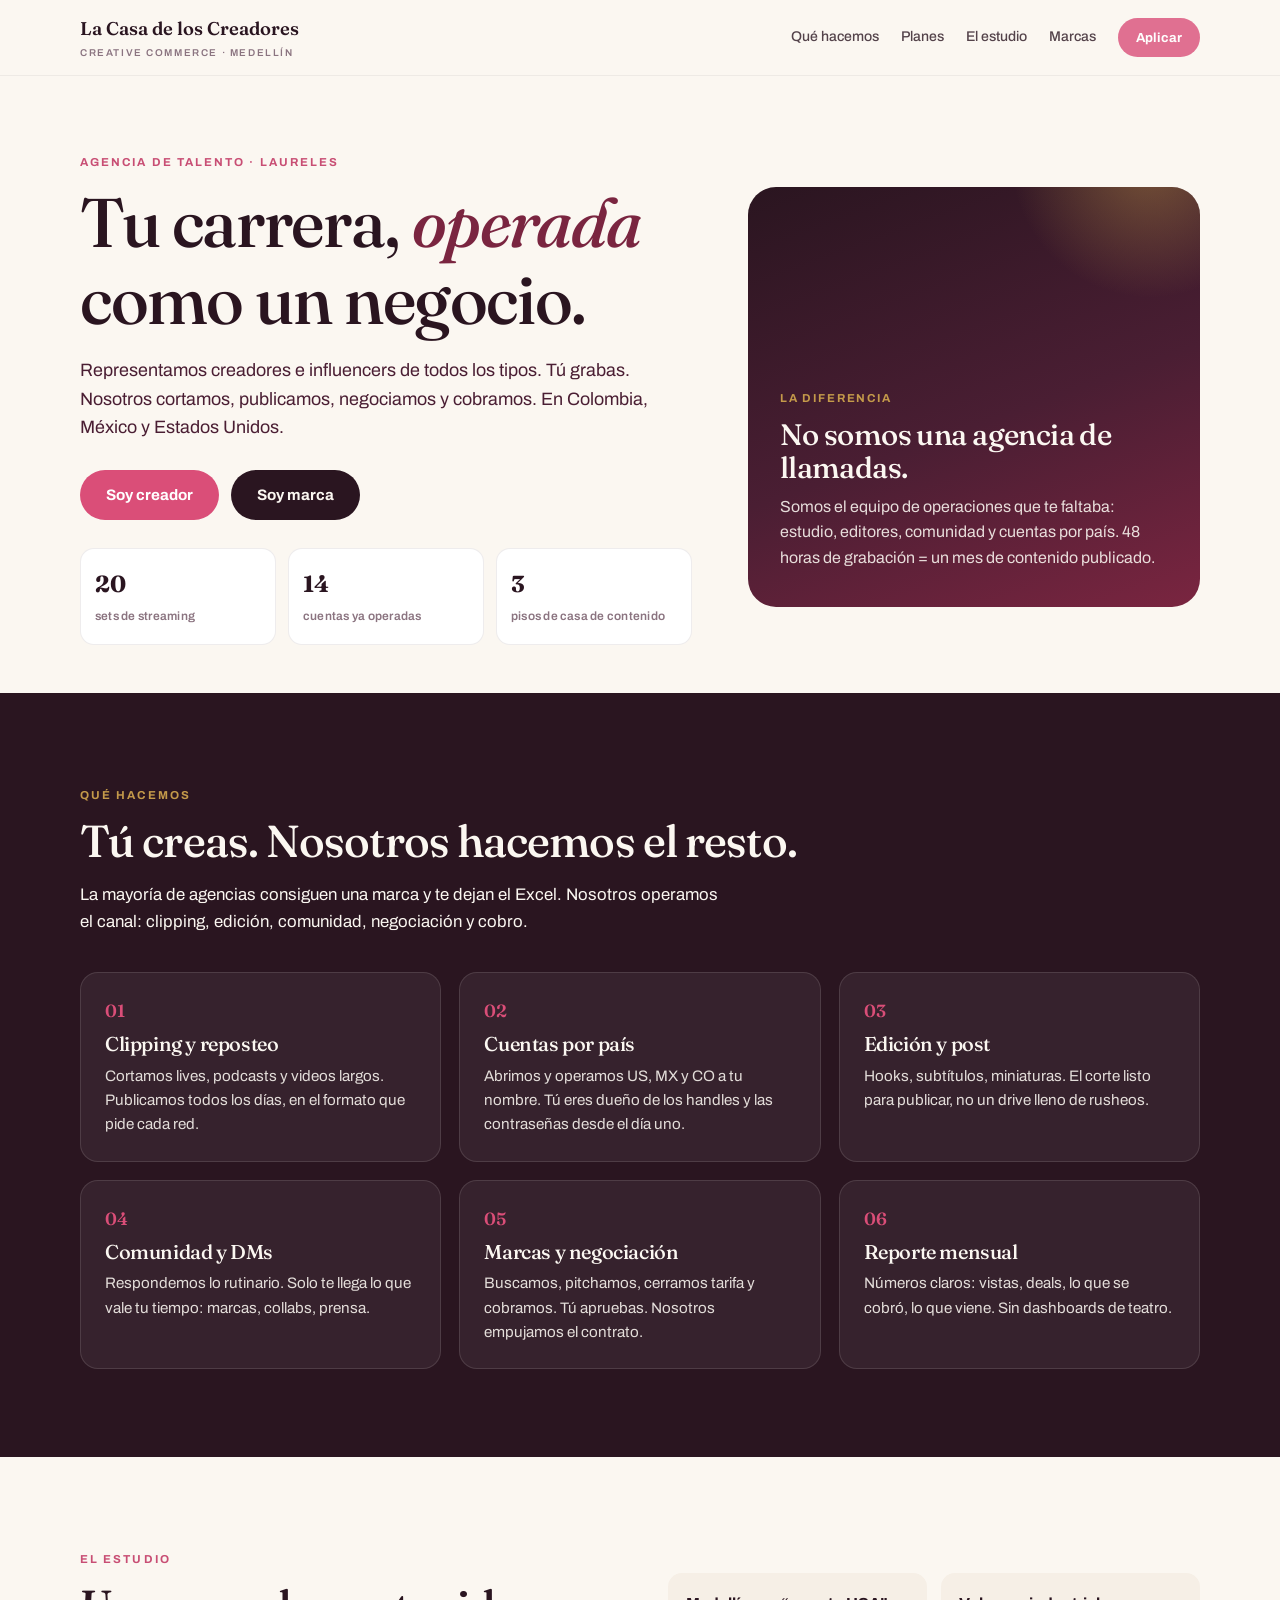
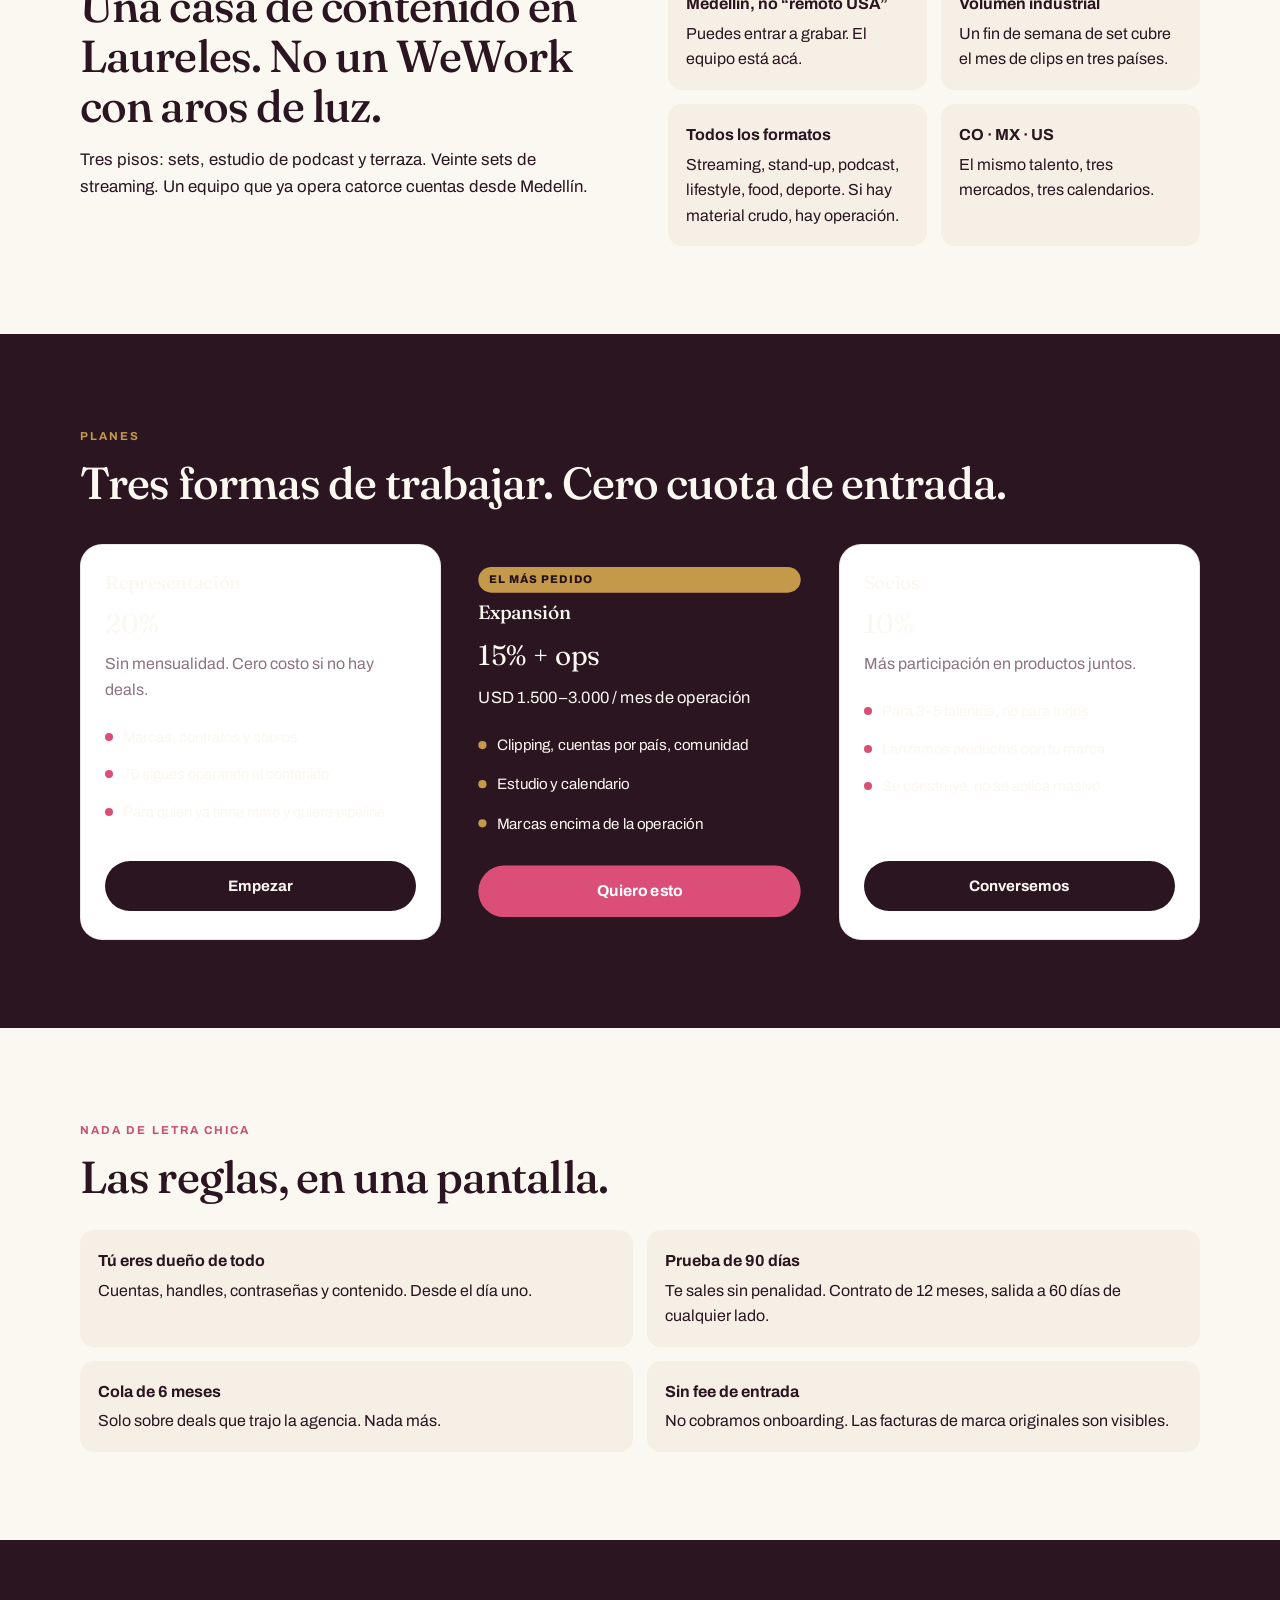
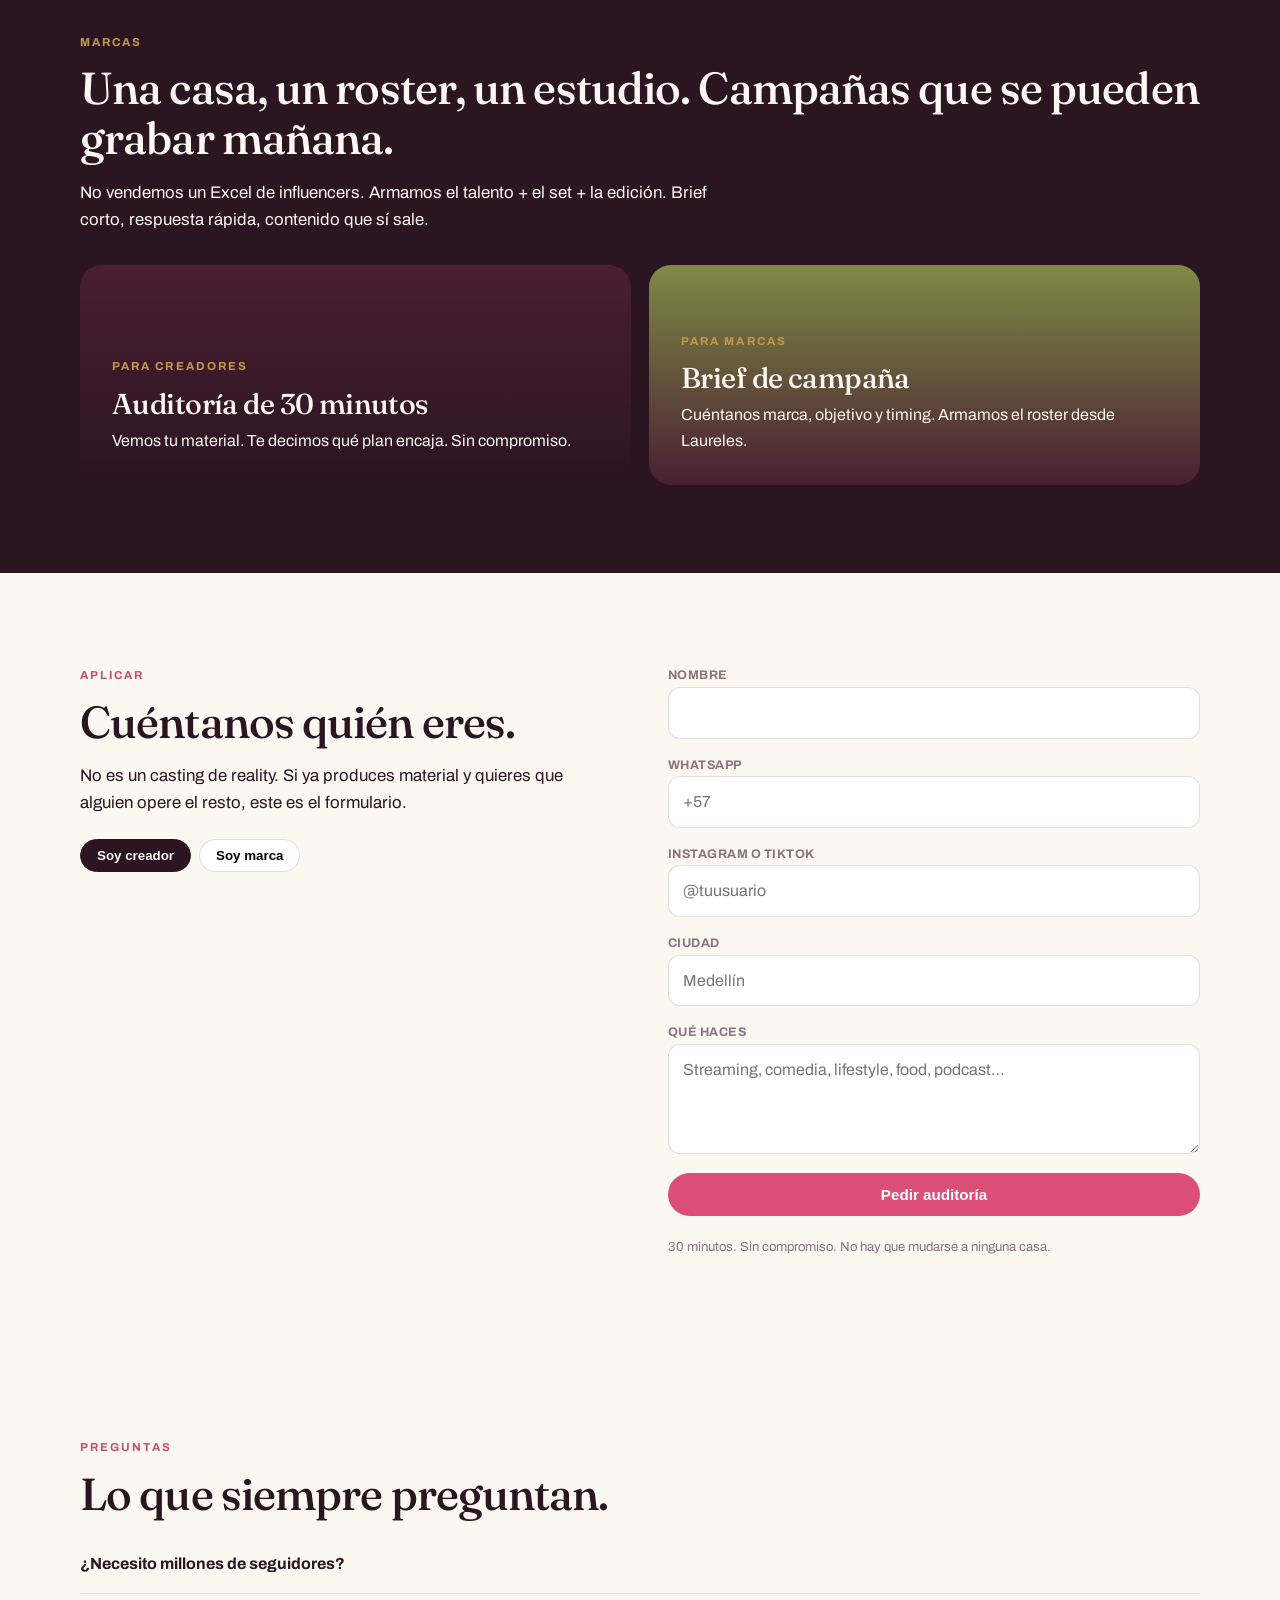
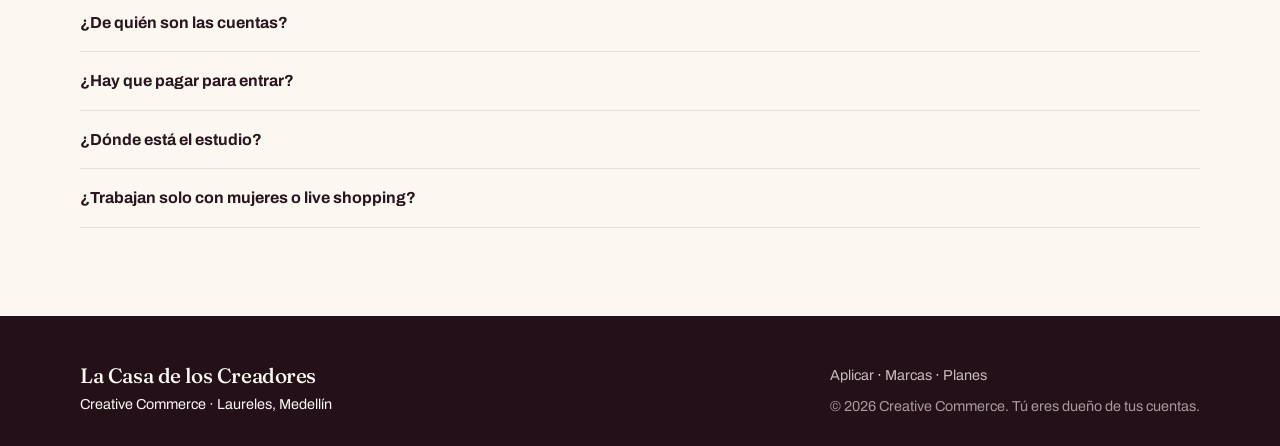
==== casacreadores/index.html @ 90fa2792 "Add La Casa de los Creadores talent agency homepage" ====
<!DOCTYPE html>
<html lang="es">
<head>
<meta charset="UTF-8">
<meta name="viewport" content="width=device-width, initial-scale=1.0">
<title>La Casa de los Creadores · Agencia de talento</title>
<meta name="description" content="Agencia de talento en Laureles, Medellín. Representamos creadores e influencers de todos los tipos: clipping, cuentas por país, edición, comunidad y marcas. Tú creas. Nosotros operamos.">
<meta property="og:title" content="La Casa de los Creadores">
<meta property="og:description" content="Tu carrera, operada como un negocio. Agencia de talento en Medellín.">
<meta property="og:type" content="website">
<meta property="og:url" content="https://casacreadores.co">
<link rel="preconnect" href="https://fonts.googleapis.com">
<link rel="preconnect" href="https://fonts.gstatic.com" crossorigin>
<link href="https://fonts.googleapis.com/css2?family=Fraunces:ital,opsz,wght@0,9..144,300..700;1,9..144,400..600&family=Archivo:wght@400;500;600;700;800&display=swap" rel="stylesheet">
<style>
:root{
  --cream:#FBF7F1;
  --cream-2:#F6EFE6;
  --wine:#2A1520;
  --wine-2:#241019;
  --wine-3:#4A1E33;
  --wine-4:#7A2540;
  --pink:#DA4E78;
  --pink-2:#C84E74;
  --gold:#C49A4A;
  --olive:#7E8A45;
  --olive-2:#9AAB57;
  --muted:#8b7480;
  --white:#fff;
  --radius:18px;
}
*{box-sizing:border-box;margin:0;padding:0}
html{scroll-behavior:smooth}
body{font-family:Archivo,system-ui,sans-serif;background:var(--cream);color:var(--wine);line-height:1.6;-webkit-font-smoothing:antialiased}
img{max-width:100%;display:block}
a{color:inherit}
h1,h2,h3,.serif{font-family:Fraunces,Georgia,serif;font-weight:500;line-height:1.12;letter-spacing:-.02em}
.wrap{width:min(1120px,calc(100% - 40px));margin:0 auto}
.eyebrow{display:inline-block;text-transform:uppercase;letter-spacing:.18em;font-size:.72rem;font-weight:700;color:var(--pink-2);margin-bottom:12px}
.muted{color:var(--muted)}
.btn{display:inline-flex;align-items:center;justify-content:center;gap:8px;background:var(--pink);color:var(--white);padding:13px 26px;border-radius:999px;font-weight:700;font-size:.95rem;text-decoration:none;border:0;cursor:pointer;transition:transform .15s,box-shadow .15s,background .15s}
.btn:hover{transform:translateY(-1px);box-shadow:0 10px 24px rgba(218,78,120,.28);background:var(--pink-2)}
.btn-ghost{background:transparent;color:var(--cream);border:1.5px solid rgba(251,247,241,.45)}
.btn-ghost:hover{background:rgba(251,247,241,.08);box-shadow:none}
.btn-dark{background:var(--wine);color:var(--cream)}
.btn-dark:hover{background:var(--wine-3);box-shadow:0 10px 24px rgba(42,21,32,.25)}

nav{position:sticky;top:0;z-index:50;background:rgba(251,247,241,.86);backdrop-filter:blur(14px);border-bottom:1px solid rgba(42,21,32,.06)}
.nav-inner{display:flex;align-items:center;justify-content:space-between;padding:14px 0;gap:20px}
.logo{font-family:Fraunces,serif;font-size:1.15rem;font-weight:600;text-decoration:none;color:var(--wine)}
.logo span{display:block;font-family:Archivo,sans-serif;font-size:.62rem;letter-spacing:.16em;text-transform:uppercase;color:var(--muted);font-weight:600;margin-top:2px}
.nav-links{display:flex;gap:22px;align-items:center;font-size:.88rem;font-weight:500}
.nav-links a{text-decoration:none;opacity:.8}
.nav-links a:hover{opacity:1}
.menu-btn{display:none;background:none;border:0;font-size:1.5rem;cursor:pointer;color:var(--wine)}

.hero{padding:72px 0 48px;display:grid;grid-template-columns:1.15fr .85fr;gap:56px;align-items:center}
.hero h1{font-size:clamp(2.4rem,5.4vw,4.3rem);margin-bottom:18px}
.hero h1 em{font-style:italic;color:var(--wine-4)}
.hero p.lead{font-size:1.12rem;max-width:36em;color:var(--wine-3);margin-bottom:28px}
.hero-cta{display:flex;flex-wrap:wrap;gap:12px;margin-bottom:28px}
.stats{display:grid;grid-template-columns:repeat(3,1fr);gap:12px}
.stat{background:var(--white);border:1px solid rgba(42,21,32,.08);border-radius:14px;padding:16px 14px}
.stat b{display:block;font-family:Fraunces,serif;font-size:1.45rem;color:var(--wine)}
.stat span{font-size:.75rem;color:var(--muted);font-weight:600;letter-spacing:.02em}
.hero-card{background:linear-gradient(160deg,var(--wine) 0%,var(--wine-3) 55%,#7A2540 100%);color:var(--cream);border-radius:28px;padding:36px 32px;min-height:420px;display:flex;flex-direction:column;justify-content:flex-end;position:relative;overflow:hidden}
.hero-card::before{content:"";position:absolute;inset:-40% -20% auto auto;width:280px;height:280px;background:radial-gradient(circle,rgba(196,154,74,.45),transparent 70%);pointer-events:none}
.hero-card .tag{font-size:.72rem;letter-spacing:.16em;text-transform:uppercase;color:var(--gold);font-weight:700;margin-bottom:10px}
.hero-card h3{font-size:1.85rem;margin-bottom:10px}
.hero-card p{opacity:.88;font-weight:400}

section{padding:88px 0}
.split{display:grid;grid-template-columns:1fr 1fr;gap:56px;align-items:start}
.wine{background:var(--wine);color:var(--cream)}
.wine .eyebrow{color:var(--gold)}
.wine h2{color:var(--cream)}
h2{font-size:clamp(1.9rem,3.6vw,2.8rem);margin-bottom:16px}
.lede{font-size:1.05rem;max-width:38em}

.grid-3{display:grid;grid-template-columns:repeat(3,1fr);gap:18px;margin-top:36px}
.card{background:var(--white);border:1px solid rgba(42,21,32,.08);border-radius:var(--radius);padding:24px}
.wine .card{background:rgba(251,247,241,.06);border-color:rgba(251,247,241,.12);color:var(--cream)}
.card h3{font-size:1.25rem;margin:8px 0 8px}
.card p{font-size:.95rem;opacity:.88}
.num{font-family:Fraunces,serif;color:var(--pink);font-size:1.1rem;font-weight:600}

.plans{display:grid;grid-template-columns:repeat(3,1fr);gap:18px;margin-top:36px;align-items:stretch}
.plan{background:var(--white);border:1px solid rgba(42,21,32,.1);border-radius:22px;padding:28px 24px;display:flex;flex-direction:column}
.plan.featured{background:var(--wine);color:var(--cream);border:0;transform:scale(1.03)}
.plan .price{font-family:Fraunces,serif;font-size:1.7rem;margin:8px 0 6px}
.plan ul{list-style:none;margin:16px 0 22px;flex:1}
.plan li{padding:7px 0 7px 18px;position:relative;font-size:.92rem}
.plan li::before{content:"";position:absolute;left:0;top:14px;width:8px;height:8px;border-radius:50%;background:var(--pink)}
.plan.featured li::before{background:var(--gold)}
.badge{display:inline-block;background:var(--gold);color:var(--wine-2);font-size:.68rem;font-weight:800;letter-spacing:.08em;text-transform:uppercase;padding:4px 10px;border-radius:999px;margin-bottom:10px}

.rules{display:grid;grid-template-columns:repeat(2,1fr);gap:14px;margin-top:28px}
.rule{background:var(--cream-2);border-radius:14px;padding:18px 18px}
.rule strong{display:block;margin-bottom:4px}

.doors{display:grid;grid-template-columns:1fr 1fr;gap:18px;margin-top:32px}
.door{border-radius:22px;padding:32px;min-height:220px;display:flex;flex-direction:column;justify-content:flex-end;text-decoration:none}
.door.a{background:linear-gradient(180deg,#4A1E33,#2A1520);color:var(--cream)}
.door.b{background:linear-gradient(180deg,#7E8A45,#4A1E33);color:var(--cream)}
.door h3{font-size:1.8rem;margin-bottom:8px}

form{display:grid;gap:12px}
label{font-size:.78rem;font-weight:700;letter-spacing:.04em;text-transform:uppercase;color:var(--muted)}
input,select,textarea{width:100%;padding:12px 14px;border-radius:12px;border:1px solid rgba(42,21,32,.14);background:#fff;font:inherit;color:var(--wine)}
textarea{min-height:110px;resize:vertical}
.tabs{display:flex;gap:8px;margin:22px 0}
.tab{border:1px solid rgba(42,21,32,.14);background:#fff;border-radius:999px;padding:8px 16px;font-weight:700;cursor:pointer}
.tab.on{background:var(--wine);color:var(--cream);border-color:var(--wine)}
.form-panel{display:none}
.form-panel.on{display:block}
.note{font-size:.82rem;color:var(--muted);margin-top:8px}

.faq details{border-bottom:1px solid rgba(42,21,32,.1);padding:16px 0}
.faq summary{cursor:pointer;font-weight:700;list-style:none}
.faq summary::-webkit-details-marker{display:none}
.faq details p{margin-top:8px;color:var(--wine-3)}

footer{background:var(--wine-2);color:var(--cream);padding:48px 0 28px;font-size:.9rem}
.foot{display:flex;justify-content:space-between;gap:24px;flex-wrap:wrap}
.foot a{color:var(--cream);opacity:.75;text-decoration:none}
.ok{background:#e8f6ee;color:#14532d;padding:12px 14px;border-radius:12px;display:none}
.ok.on{display:block}

@media (max-width:860px){
  .hero,.split,.grid-3,.plans,.rules,.doors{grid-template-columns:1fr}
  .plan.featured{transform:none}
  .nav-links{display:none;position:absolute;top:64px;left:0;right:0;background:var(--cream);flex-direction:column;padding:18px 22px 22px;border-bottom:1px solid rgba(42,21,32,.08);align-items:flex-start}
  .nav-links.open{display:flex}
  .menu-btn{display:block}
  .hero{padding-top:36px}
  .hero-card{min-height:280px}
}
</style>
</head>
<body>
<nav>
  <div class="wrap nav-inner">
    <a class="logo" href="#inicio">La Casa de los Creadores<span>Creative Commerce · Medellín</span></a>
    <button class="menu-btn" id="menuBtn" aria-label="Menú">☰</button>
    <div class="nav-links" id="navLinks">
      <a href="#hacemos">Qué hacemos</a>
      <a href="#planes">Planes</a>
      <a href="#estudio">El estudio</a>
      <a href="#marcas">Marcas</a>
      <a class="btn" href="#aplicar" style="padding:9px 18px;font-size:.82rem">Aplicar</a>
    </div>
  </div>
</nav>

<header class="wrap hero" id="inicio">
  <div>
    <span class="eyebrow">Agencia de talento · Laureles</span>
    <h1>Tu carrera, <em>operada</em> como un negocio.</h1>
    <p class="lead">Representamos creadores e influencers de todos los tipos. Tú grabas. Nosotros cortamos, publicamos, negociamos y cobramos. En Colombia, México y Estados Unidos.</p>
    <div class="hero-cta">
      <a class="btn" href="#aplicar">Soy creador</a>
      <a class="btn btn-dark" href="#marcas">Soy marca</a>
    </div>
    <div class="stats">
      <div class="stat"><b>20</b><span>sets de streaming</span></div>
      <div class="stat"><b>14</b><span>cuentas ya operadas</span></div>
      <div class="stat"><b>3</b><span>pisos de casa de contenido</span></div>
    </div>
  </div>
  <aside class="hero-card">
    <div class="tag">La diferencia</div>
    <h3>No somos una agencia de llamadas.</h3>
    <p>Somos el equipo de operaciones que te faltaba: estudio, editores, comunidad y cuentas por país. 48 horas de grabación = un mes de contenido publicado.</p>
  </aside>
</header>

<section class="wine" id="hacemos">
  <div class="wrap">
    <span class="eyebrow">Qué hacemos</span>
    <h2>Tú creas. Nosotros hacemos el resto.</h2>
    <p class="lede">La mayoría de agencias consiguen una marca y te dejan el Excel. Nosotros operamos el canal: clipping, edición, comunidad, negociación y cobro.</p>
    <div class="grid-3">
      <article class="card"><div class="num">01</div><h3>Clipping y reposteo</h3><p>Cortamos lives, podcasts y videos largos. Publicamos todos los días, en el formato que pide cada red.</p></article>
      <article class="card"><div class="num">02</div><h3>Cuentas por país</h3><p>Abrimos y operamos US, MX y CO a tu nombre. Tú eres dueño de los handles y las contraseñas desde el día uno.</p></article>
      <article class="card"><div class="num">03</div><h3>Edición y post</h3><p>Hooks, subtítulos, miniaturas. El corte listo para publicar, no un drive lleno de rusheos.</p></article>
      <article class="card"><div class="num">04</div><h3>Comunidad y DMs</h3><p>Respondemos lo rutinario. Solo te llega lo que vale tu tiempo: marcas, collabs, prensa.</p></article>
      <article class="card"><div class="num">05</div><h3>Marcas y negociación</h3><p>Buscamos, pitchamos, cerramos tarifa y cobramos. Tú apruebas. Nosotros empujamos el contrato.</p></article>
      <article class="card"><div class="num">06</div><h3>Reporte mensual</h3><p>Números claros: vistas, deals, lo que se cobró, lo que viene. Sin dashboards de teatro.</p></article>
    </div>
  </div>
</section>

<section id="estudio">
  <div class="wrap split">
    <div>
      <span class="eyebrow">El estudio</span>
      <h2>Una casa de contenido en Laureles. No un WeWork con aros de luz.</h2>
      <p class="lede">Tres pisos: sets, estudio de podcast y terraza. Veinte sets de streaming. Un equipo que ya opera catorce cuentas desde Medellín.</p>
    </div>
    <div class="rules">
      <div class="rule"><strong>Medellín, no “remoto USA”</strong>Puedes entrar a grabar. El equipo está acá.</div>
      <div class="rule"><strong>Volumen industrial</strong>Un fin de semana de set cubre el mes de clips en tres países.</div>
      <div class="rule"><strong>Todos los formatos</strong>Streaming, stand-up, podcast, lifestyle, food, deporte. Si hay material crudo, hay operación.</div>
      <div class="rule"><strong>CO · MX · US</strong>El mismo talento, tres mercados, tres calendarios.</div>
    </div>
  </div>
</section>

<section class="wine" id="planes">
  <div class="wrap">
    <span class="eyebrow">Planes</span>
    <h2>Tres formas de trabajar. Cero cuota de entrada.</h2>
    <div class="plans">
      <div class="plan">
        <h3>Representación</h3>
        <div class="price">20%</div>
        <p class="muted">Sin mensualidad. Cero costo si no hay deals.</p>
        <ul>
          <li>Marcas, contratos y cobros</li>
          <li>Tú sigues operando el contenido</li>
          <li>Para quien ya tiene ritmo y quiere pipeline</li>
        </ul>
        <a class="btn btn-dark" href="#aplicar">Empezar</a>
      </div>
      <div class="plan featured">
        <div class="badge">El más pedido</div>
        <h3>Expansión</h3>
        <div class="price">15% + ops</div>
        <p>USD 1.500–3.000 / mes de operación</p>
        <ul>
          <li>Clipping, cuentas por país, comunidad</li>
          <li>Estudio y calendario</li>
          <li>Marcas encima de la operación</li>
        </ul>
        <a class="btn" href="#aplicar">Quiero esto</a>
      </div>
      <div class="plan">
        <h3>Socios</h3>
        <div class="price">10%</div>
        <p class="muted">Más participación en productos juntos.</p>
        <ul>
          <li>Para 3–5 talentos, no para todos</li>
          <li>Lanzamos productos con tu marca</li>
          <li>Se construye, no se aplica masivo</li>
        </ul>
        <a class="btn btn-dark" href="#aplicar">Conversemos</a>
      </div>
    </div>
  </div>
</section>

<section>
  <div class="wrap">
    <span class="eyebrow">Nada de letra chica</span>
    <h2>Las reglas, en una pantalla.</h2>
    <div class="rules">
      <div class="rule"><strong>Tú eres dueño de todo</strong>Cuentas, handles, contraseñas y contenido. Desde el día uno.</div>
      <div class="rule"><strong>Prueba de 90 días</strong>Te sales sin penalidad. Contrato de 12 meses, salida a 60 días de cualquier lado.</div>
      <div class="rule"><strong>Cola de 6 meses</strong>Solo sobre deals que trajo la agencia. Nada más.</div>
      <div class="rule"><strong>Sin fee de entrada</strong>No cobramos onboarding. Las facturas de marca originales son visibles.</div>
    </div>
  </div>
</section>

<section class="wine" id="marcas">
  <div class="wrap">
    <span class="eyebrow">Marcas</span>
    <h2>Una casa, un roster, un estudio. Campañas que se pueden grabar mañana.</h2>
    <p class="lede">No vendemos un Excel de influencers. Armamos el talento + el set + la edición. Brief corto, respuesta rápida, contenido que sí sale.</p>
    <div class="doors">
      <a class="door a" href="#aplicar">
        <span class="eyebrow" style="color:var(--gold)">Para creadores</span>
        <h3>Auditoría de 30 minutos</h3>
        <p>Vemos tu material. Te decimos qué plan encaja. Sin compromiso.</p>
      </a>
      <a class="door b" href="#aplicar">
        <span class="eyebrow" style="color:var(--gold)">Para marcas</span>
        <h3>Brief de campaña</h3>
        <p>Cuéntanos marca, objetivo y timing. Armamos el roster desde Laureles.</p>
      </a>
    </div>
  </div>
</section>

<section id="aplicar">
  <div class="wrap split">
    <div>
      <span class="eyebrow">Aplicar</span>
      <h2>Cuéntanos quién eres.</h2>
      <p class="lede">No es un casting de reality. Si ya produces material y quieres que alguien opere el resto, este es el formulario.</p>
      <div class="tabs">
        <button type="button" class="tab on" data-tab="creador">Soy creador</button>
        <button type="button" class="tab" data-tab="marca">Soy marca</button>
      </div>
    </div>
    <div>
      <p class="ok" id="ok">Listo. Te escribimos por WhatsApp o correo.</p>
      <div class="form-panel on" id="panel-creador">
        <form id="form-creador">
          <div><label for="c-nombre">Nombre</label><input id="c-nombre" name="nombre" required></div>
          <div><label for="c-wa">WhatsApp</label><input id="c-wa" name="whatsapp" required placeholder="+57"></div>
          <div><label for="c-ig">Instagram o TikTok</label><input id="c-ig" name="handle" required placeholder="@tuusuario"></div>
          <div><label for="c-ciudad">Ciudad</label><input id="c-ciudad" name="ciudad" required placeholder="Medellín"></div>
          <div><label for="c-hace">Qué haces</label><textarea id="c-hace" name="que_haces" required placeholder="Streaming, comedia, lifestyle, food, podcast…"></textarea></div>
          <button class="btn" type="submit">Pedir auditoría</button>
          <p class="note">30 minutos. Sin compromiso. No hay que mudarse a ninguna casa.</p>
        </form>
      </div>
      <div class="form-panel" id="panel-marca">
        <form id="form-marca">
          <div><label for="m-marca">Marca</label><input id="m-marca" name="marca" required></div>
          <div><label for="m-contacto">Nombre y correo o WhatsApp</label><input id="m-contacto" name="contacto" required></div>
          <div><label for="m-campana">Campaña</label><textarea id="m-campana" name="campana" required placeholder="Objetivo, timing, si hay presupuesto de referencia"></textarea></div>
          <button class="btn" type="submit">Enviar brief</button>
          <p class="note">Respondemos con roster y propuesta de set, no con un PDF genérico.</p>
        </form>
      </div>
    </div>
  </div>
</section>

<section class="faq wrap">
  <span class="eyebrow">Preguntas</span>
  <h2>Lo que siempre preguntan.</h2>
  <details><summary>¿Necesito millones de seguidores?</summary><p>No. Buscamos material crudo constante y un hueco de operación. Mid-tier que graba mucho le gana a mega que no entrega.</p></details>
  <details><summary>¿De quién son las cuentas?</summary><p>Tuyas. Handles y contraseñas a tu nombre desde el día uno. Nosotros operamos; no nos quedamos con el canal.</p></details>
  <details><summary>¿Hay que pagar para entrar?</summary><p>No. Representación es 20% solo si hay deal. Expansión suma un retainer de ops. Cero fee de onboarding.</p></details>
  <details><summary>¿Dónde está el estudio?</summary><p>Laureles, Medellín. Tres pisos, veinte sets, podcast y terraza. Puedes venir a grabar.</p></details>
  <details><summary>¿Trabajan solo con mujeres o live shopping?</summary><p>No. Representamos creadores de todos los tipos: comedia, streaming, podcast, lifestyle, food, deporte y más.</p></details>
</section>

<footer>
  <div class="wrap foot">
    <div>
      <div class="serif" style="font-size:1.3rem;margin-bottom:6px">La Casa de los Creadores</div>
      <p>Creative Commerce · Laureles, Medellín</p>
    </div>
    <div>
      <p><a href="#aplicar">Aplicar</a> · <a href="#marcas">Marcas</a> · <a href="#planes">Planes</a></p>
      <p style="opacity:.6;margin-top:8px">© 2026 Creative Commerce. Tú eres dueño de tus cuentas.</p>
    </div>
  </div>
</footer>
<script>
const menuBtn=document.getElementById('menuBtn');
const navLinks=document.getElementById('navLinks');
menuBtn.addEventListener('click',()=>navLinks.classList.toggle('open'));
navLinks.querySelectorAll('a').forEach(a=>a.addEventListener('click',()=>navLinks.classList.remove('open')));
document.querySelectorAll('.tab').forEach(tab=>{
  tab.addEventListener('click',()=>{
    document.querySelectorAll('.tab').forEach(t=>t.classList.remove('on'));
    tab.classList.add('on');
    document.querySelectorAll('.form-panel').forEach(p=>p.classList.remove('on'));
    document.getElementById('panel-'+tab.dataset.tab).classList.add('on');
  });
});
function handle(form){
  form.addEventListener('submit',e=>{
    e.preventDefault();
    const data=Object.fromEntries(new FormData(form).entries());
    const subject=form.id==='form-creador'?'Aplicación creador — Casa de los Creadores':'Brief de marca — Casa de los Creadores';
    const body=Object.entries(data).map(([k,v])=>k+': '+v).join('\n');
    window.location.href='mailto:hola@casacreadores.co?subject='+encodeURIComponent(subject)+'&body='+encodeURIComponent(body);
    document.getElementById('ok').classList.add('on');
    form.reset();
  });
}
handle(document.getElementById('form-creador'));
handle(document.getElementById('form-marca'));
</script>
</body>
</html>
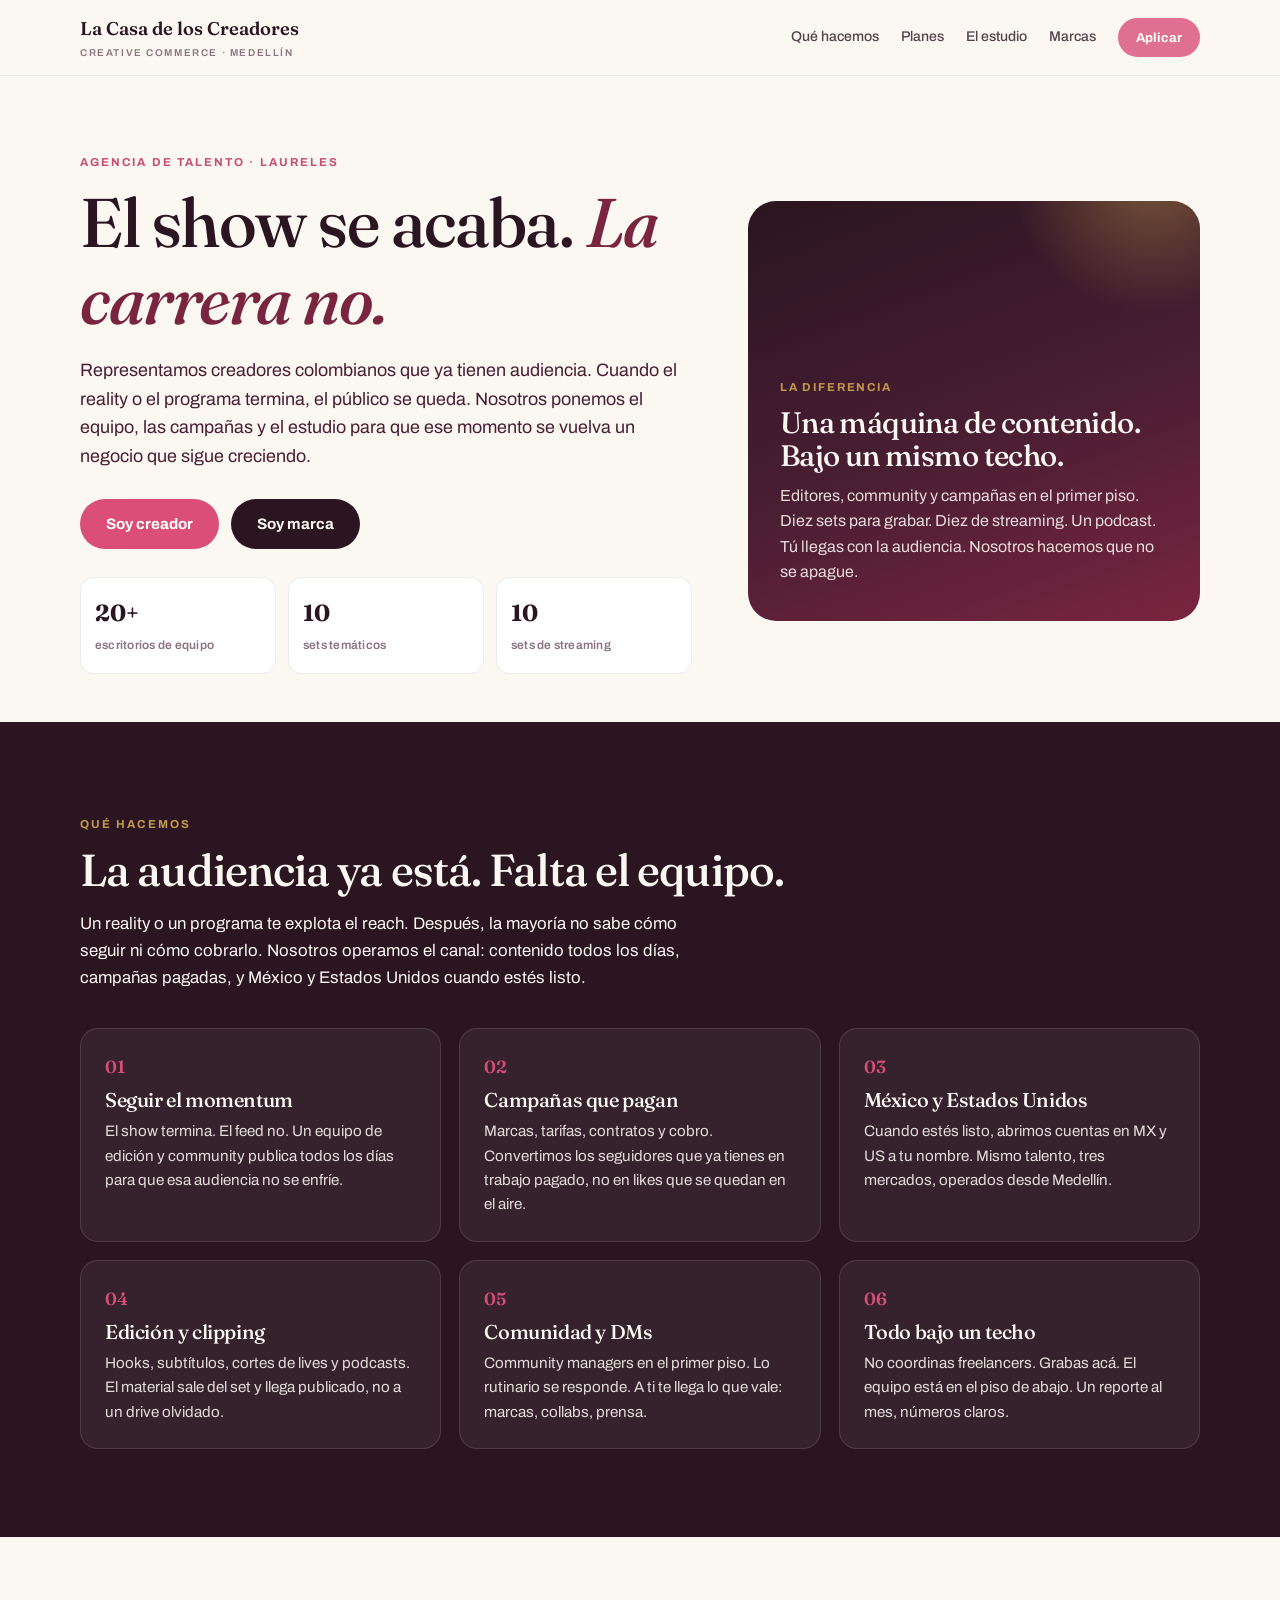
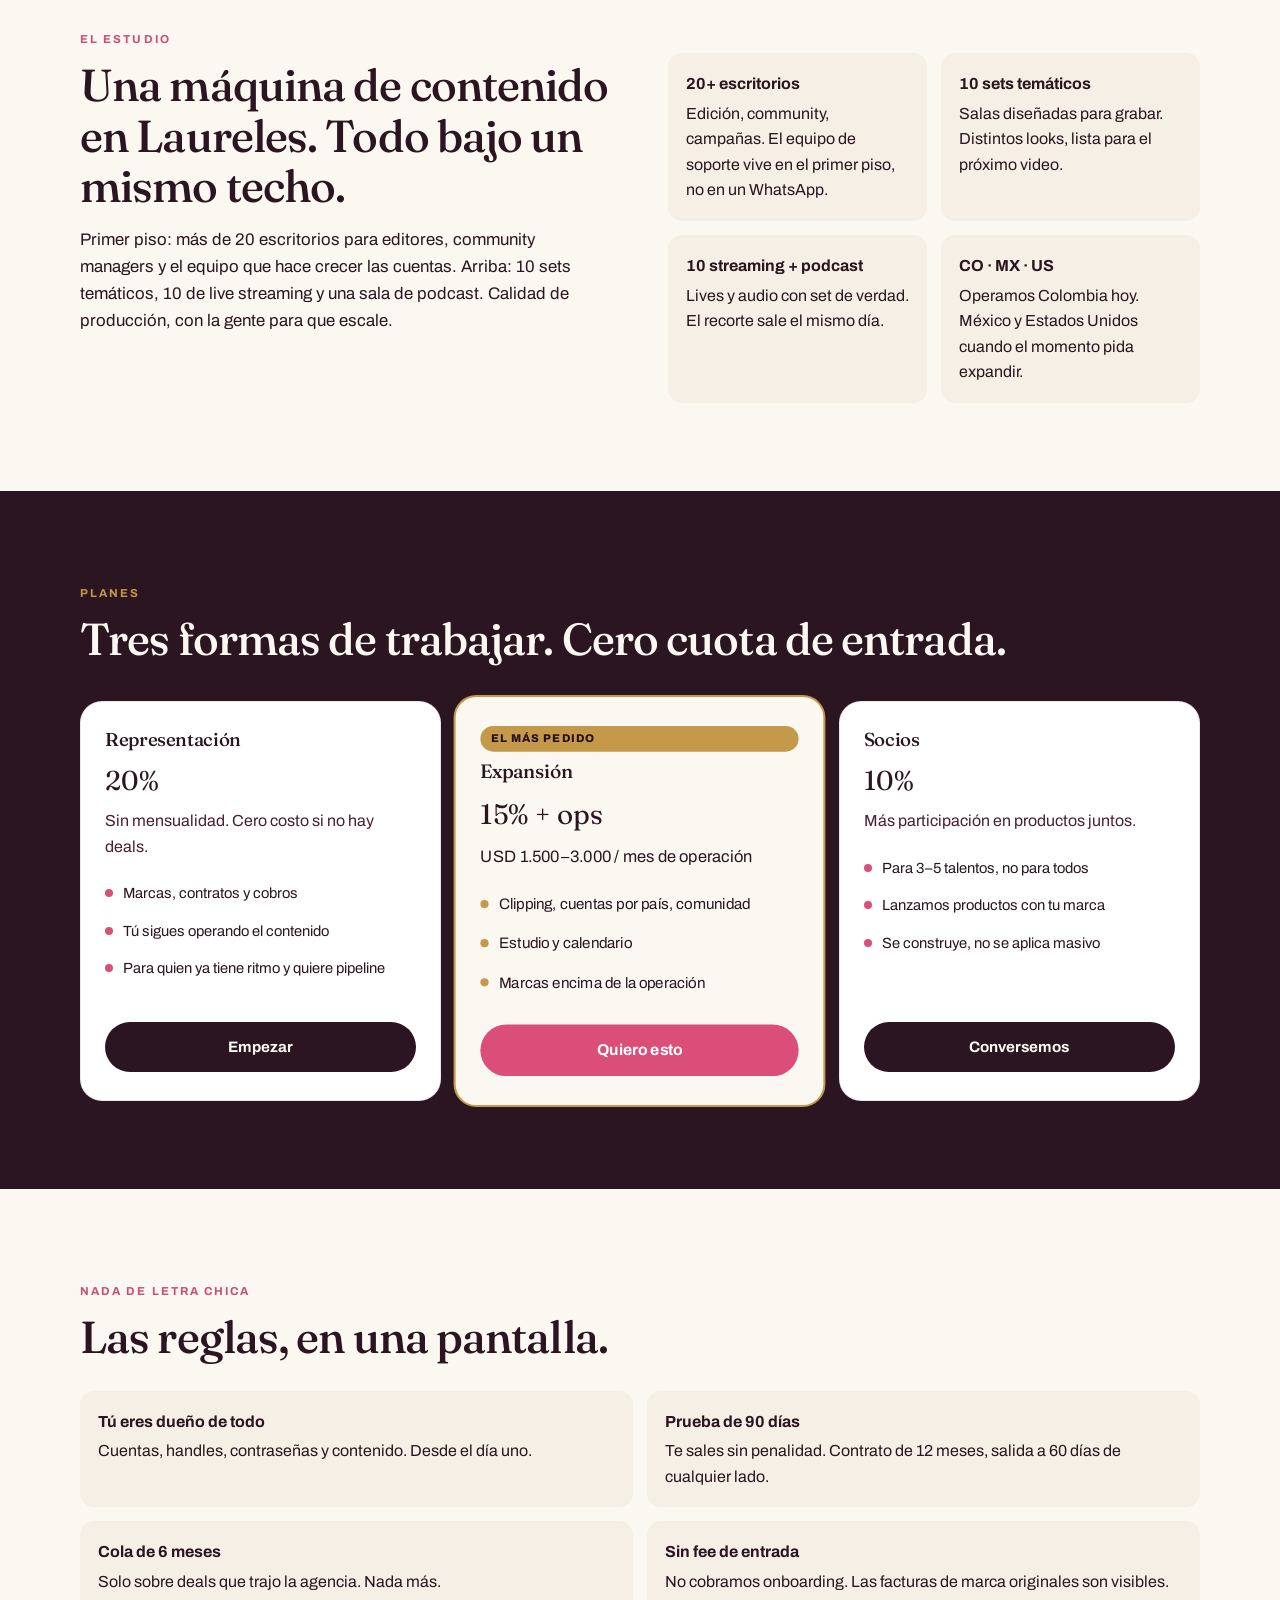
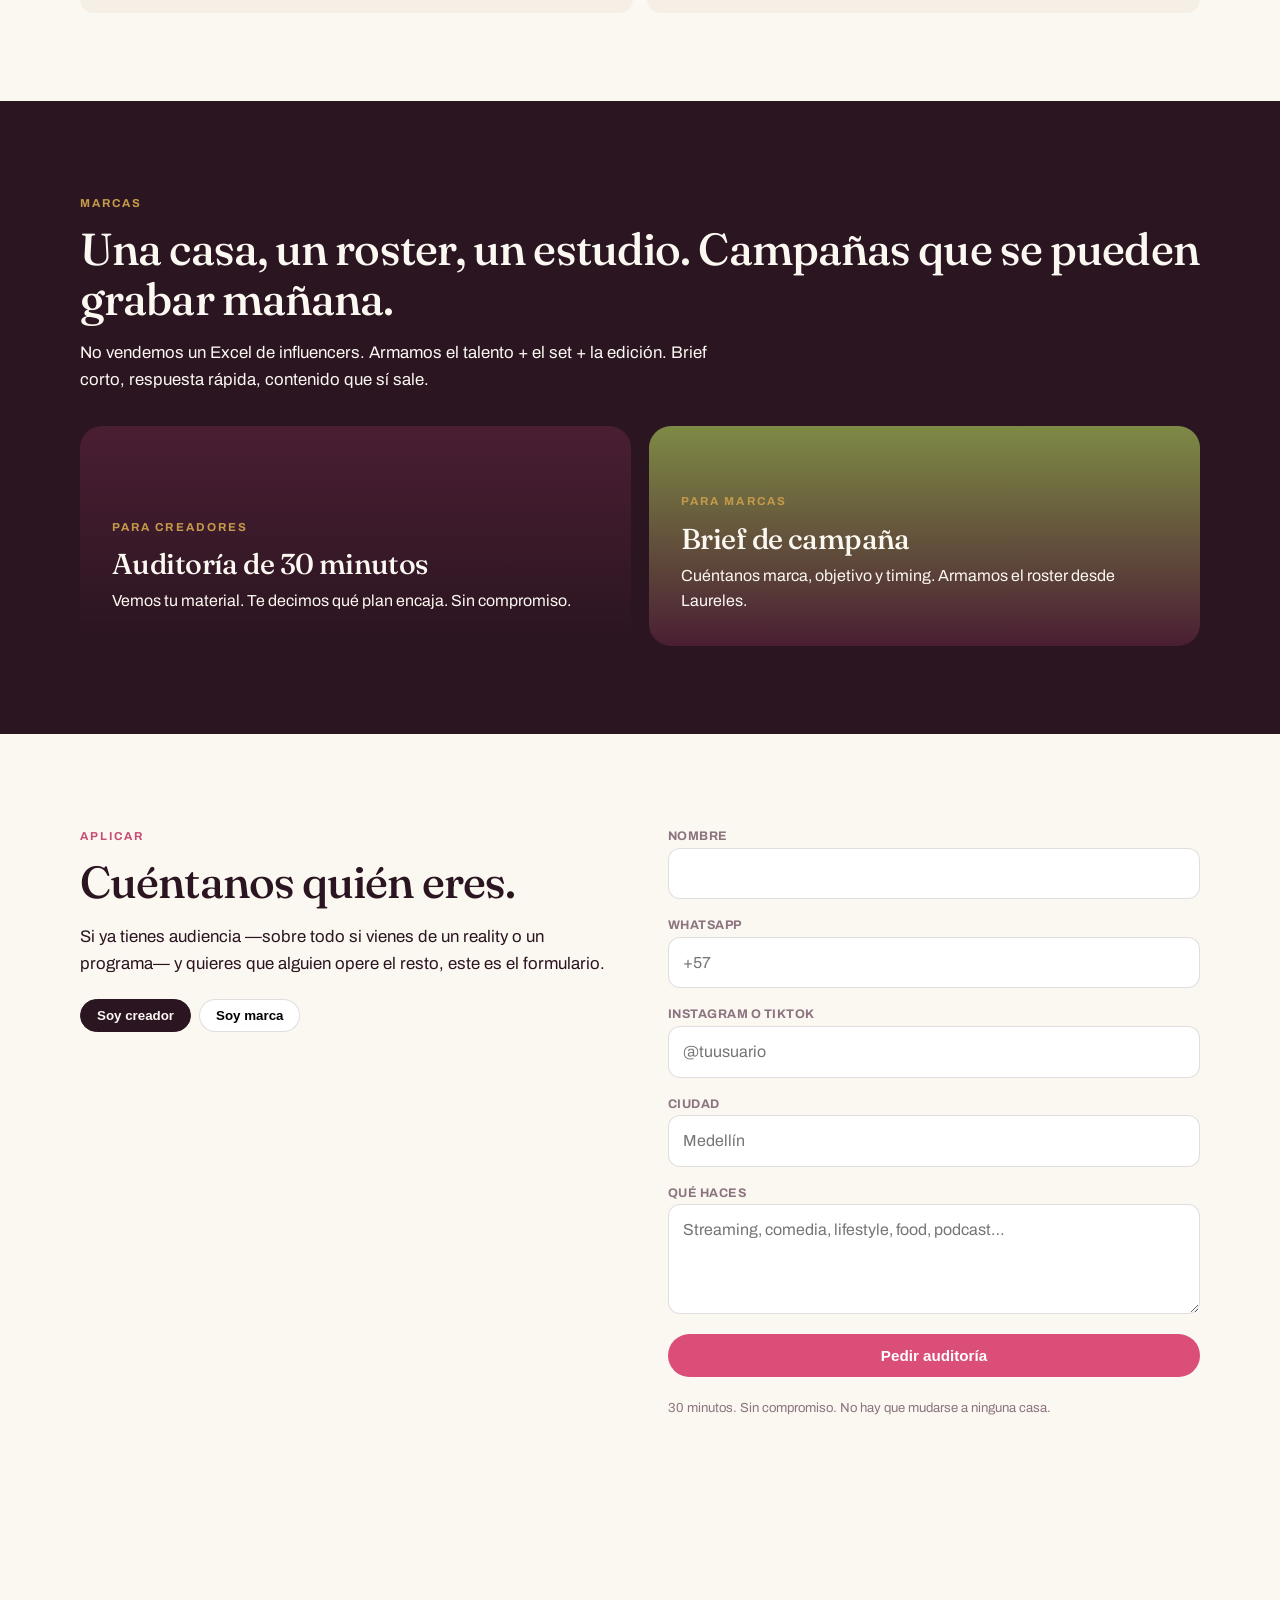
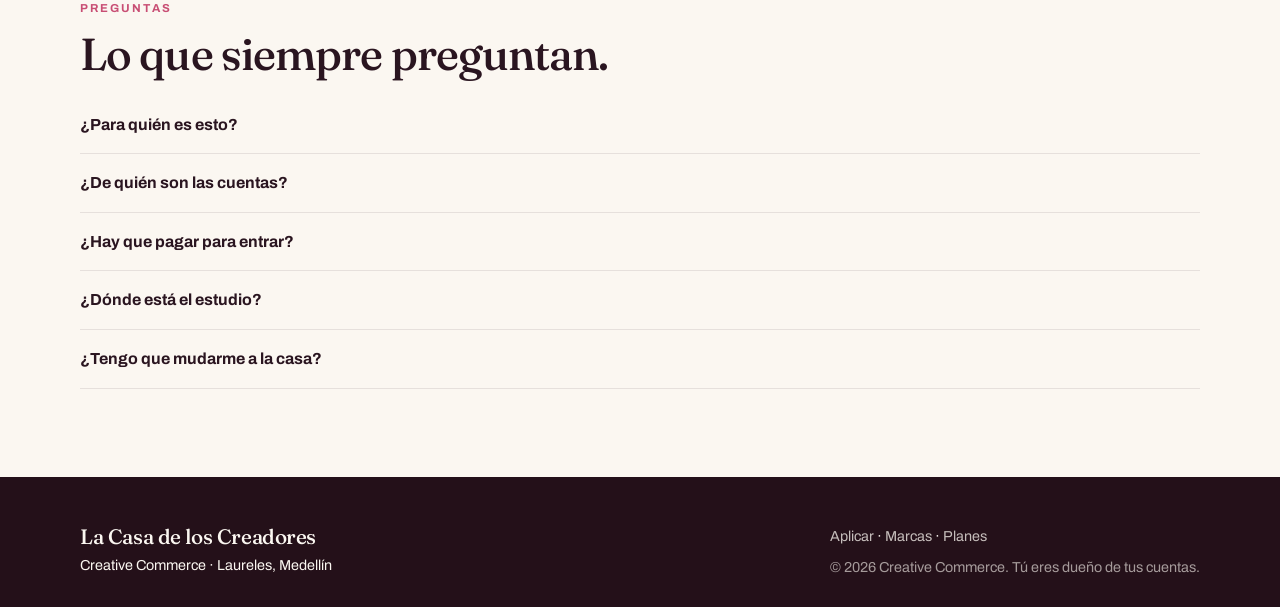
==== commit 590d2e62: "Fix plan contrast and rewrite copy for post-show Colombian creators" ====
--- a/casacreadores/index.html
+++ b/casacreadores/index.html
@@ -4,9 +4,9 @@
 <meta charset="UTF-8">
 <meta name="viewport" content="width=device-width, initial-scale=1.0">
 <title>La Casa de los Creadores · Agencia de talento</title>
-<meta name="description" content="Agencia de talento en Laureles, Medellín. Representamos creadores e influencers de todos los tipos: clipping, cuentas por país, edición, comunidad y marcas. Tú creas. Nosotros operamos.">
+<meta name="description" content="Agencia de talento en Laureles, Medellín. Convertimos la audiencia que ya tienes —después del reality, del programa, del momento— en una carrera que sigue creciendo. Estudio, equipo y campañas, todo bajo un mismo techo.">
 <meta property="og:title" content="La Casa de los Creadores">
-<meta property="og:description" content="Tu carrera, operada como un negocio. Agencia de talento en Medellín.">
+<meta property="og:description" content="El show se acaba. La audiencia se queda. Nosotros hacemos que siga creciendo.">
 <meta property="og:type" content="website">
 <meta property="og:url" content="https://casacreadores.co">
 <link rel="preconnect" href="https://fonts.googleapis.com">
@@ -85,8 +85,12 @@
 .num{font-family:Fraunces,serif;color:var(--pink);font-size:1.1rem;font-weight:600}
 
 .plans{display:grid;grid-template-columns:repeat(3,1fr);gap:18px;margin-top:36px;align-items:stretch}
-.plan{background:var(--white);border:1px solid rgba(42,21,32,.1);border-radius:22px;padding:28px 24px;display:flex;flex-direction:column}
-.plan.featured{background:var(--wine);color:var(--cream);border:0;transform:scale(1.03)}
+.plan{background:var(--white);border:1px solid rgba(42,21,32,.1);border-radius:22px;padding:28px 24px;display:flex;flex-direction:column;color:var(--wine)}
+.plan h3,.plan .price,.plan li,.plan p{color:inherit}
+.plan .muted{color:var(--wine-3)}
+.plan.featured{background:var(--cream);color:var(--wine);border:2px solid var(--gold);transform:scale(1.03)}
+.plan.featured .muted{color:var(--wine-3)}
+.plan.featured h3,.plan.featured .price{color:var(--wine)}
 .plan .price{font-family:Fraunces,serif;font-size:1.7rem;margin:8px 0 6px}
 .plan ul{list-style:none;margin:16px 0 22px;flex:1}
 .plan li{padding:7px 0 7px 18px;position:relative;font-size:.92rem}
@@ -155,37 +159,37 @@
 <header class="wrap hero" id="inicio">
   <div>
     <span class="eyebrow">Agencia de talento · Laureles</span>
-    <h1>Tu carrera, <em>operada</em> como un negocio.</h1>
-    <p class="lead">Representamos creadores e influencers de todos los tipos. Tú grabas. Nosotros cortamos, publicamos, negociamos y cobramos. En Colombia, México y Estados Unidos.</p>
+    <h1>El show se acaba. <em>La carrera no.</em></h1>
+    <p class="lead">Representamos creadores colombianos que ya tienen audiencia. Cuando el reality o el programa termina, el público se queda. Nosotros ponemos el equipo, las campañas y el estudio para que ese momento se vuelva un negocio que sigue creciendo.</p>
     <div class="hero-cta">
       <a class="btn" href="#aplicar">Soy creador</a>
       <a class="btn btn-dark" href="#marcas">Soy marca</a>
     </div>
     <div class="stats">
-      <div class="stat"><b>20</b><span>sets de streaming</span></div>
-      <div class="stat"><b>14</b><span>cuentas ya operadas</span></div>
-      <div class="stat"><b>3</b><span>pisos de casa de contenido</span></div>
+      <div class="stat"><b>20+</b><span>escritorios de equipo</span></div>
+      <div class="stat"><b>10</b><span>sets temáticos</span></div>
+      <div class="stat"><b>10</b><span>sets de streaming</span></div>
     </div>
   </div>
   <aside class="hero-card">
     <div class="tag">La diferencia</div>
-    <h3>No somos una agencia de llamadas.</h3>
-    <p>Somos el equipo de operaciones que te faltaba: estudio, editores, comunidad y cuentas por país. 48 horas de grabación = un mes de contenido publicado.</p>
+    <h3>Una máquina de contenido. Bajo un mismo techo.</h3>
+    <p>Editores, community y campañas en el primer piso. Diez sets para grabar. Diez de streaming. Un podcast. Tú llegas con la audiencia. Nosotros hacemos que no se apague.</p>
   </aside>
 </header>
 
 <section class="wine" id="hacemos">
   <div class="wrap">
     <span class="eyebrow">Qué hacemos</span>
-    <h2>Tú creas. Nosotros hacemos el resto.</h2>
-    <p class="lede">La mayoría de agencias consiguen una marca y te dejan el Excel. Nosotros operamos el canal: clipping, edición, comunidad, negociación y cobro.</p>
+    <h2>La audiencia ya está. Falta el equipo.</h2>
+    <p class="lede">Un reality o un programa te explota el reach. Después, la mayoría no sabe cómo seguir ni cómo cobrarlo. Nosotros operamos el canal: contenido todos los días, campañas pagadas, y México y Estados Unidos cuando estés listo.</p>
     <div class="grid-3">
-      <article class="card"><div class="num">01</div><h3>Clipping y reposteo</h3><p>Cortamos lives, podcasts y videos largos. Publicamos todos los días, en el formato que pide cada red.</p></article>
-      <article class="card"><div class="num">02</div><h3>Cuentas por país</h3><p>Abrimos y operamos US, MX y CO a tu nombre. Tú eres dueño de los handles y las contraseñas desde el día uno.</p></article>
-      <article class="card"><div class="num">03</div><h3>Edición y post</h3><p>Hooks, subtítulos, miniaturas. El corte listo para publicar, no un drive lleno de rusheos.</p></article>
-      <article class="card"><div class="num">04</div><h3>Comunidad y DMs</h3><p>Respondemos lo rutinario. Solo te llega lo que vale tu tiempo: marcas, collabs, prensa.</p></article>
-      <article class="card"><div class="num">05</div><h3>Marcas y negociación</h3><p>Buscamos, pitchamos, cerramos tarifa y cobramos. Tú apruebas. Nosotros empujamos el contrato.</p></article>
-      <article class="card"><div class="num">06</div><h3>Reporte mensual</h3><p>Números claros: vistas, deals, lo que se cobró, lo que viene. Sin dashboards de teatro.</p></article>
+      <article class="card"><div class="num">01</div><h3>Seguir el momentum</h3><p>El show termina. El feed no. Un equipo de edición y community publica todos los días para que esa audiencia no se enfríe.</p></article>
+      <article class="card"><div class="num">02</div><h3>Campañas que pagan</h3><p>Marcas, tarifas, contratos y cobro. Convertimos los seguidores que ya tienes en trabajo pagado, no en likes que se quedan en el aire.</p></article>
+      <article class="card"><div class="num">03</div><h3>México y Estados Unidos</h3><p>Cuando estés listo, abrimos cuentas en MX y US a tu nombre. Mismo talento, tres mercados, operados desde Medellín.</p></article>
+      <article class="card"><div class="num">04</div><h3>Edición y clipping</h3><p>Hooks, subtítulos, cortes de lives y podcasts. El material sale del set y llega publicado, no a un drive olvidado.</p></article>
+      <article class="card"><div class="num">05</div><h3>Comunidad y DMs</h3><p>Community managers en el primer piso. Lo rutinario se responde. A ti te llega lo que vale: marcas, collabs, prensa.</p></article>
+      <article class="card"><div class="num">06</div><h3>Todo bajo un techo</h3><p>No coordinas freelancers. Grabas acá. El equipo está en el piso de abajo. Un reporte al mes, números claros.</p></article>
     </div>
   </div>
 </section>
@@ -194,14 +198,14 @@
   <div class="wrap split">
     <div>
       <span class="eyebrow">El estudio</span>
-      <h2>Una casa de contenido en Laureles. No un WeWork con aros de luz.</h2>
-      <p class="lede">Tres pisos: sets, estudio de podcast y terraza. Veinte sets de streaming. Un equipo que ya opera catorce cuentas desde Medellín.</p>
+      <h2>Una máquina de contenido en Laureles. Todo bajo un mismo techo.</h2>
+      <p class="lede">Primer piso: más de 20 escritorios para editores, community managers y el equipo que hace crecer las cuentas. Arriba: 10 sets temáticos, 10 de live streaming y una sala de podcast. Calidad de producción, con la gente para que escale.</p>
     </div>
     <div class="rules">
-      <div class="rule"><strong>Medellín, no “remoto USA”</strong>Puedes entrar a grabar. El equipo está acá.</div>
-      <div class="rule"><strong>Volumen industrial</strong>Un fin de semana de set cubre el mes de clips en tres países.</div>
-      <div class="rule"><strong>Todos los formatos</strong>Streaming, stand-up, podcast, lifestyle, food, deporte. Si hay material crudo, hay operación.</div>
-      <div class="rule"><strong>CO · MX · US</strong>El mismo talento, tres mercados, tres calendarios.</div>
+      <div class="rule"><strong>20+ escritorios</strong>Edición, community, campañas. El equipo de soporte vive en el primer piso, no en un WhatsApp.</div>
+      <div class="rule"><strong>10 sets temáticos</strong>Salas diseñadas para grabar. Distintos looks, lista para el próximo video.</div>
+      <div class="rule"><strong>10 streaming + podcast</strong>Lives y audio con set de verdad. El recorte sale el mismo día.</div>
+      <div class="rule"><strong>CO · MX · US</strong>Operamos Colombia hoy. México y Estados Unidos cuando el momento pida expandir.</div>
     </div>
   </div>
 </section>
@@ -287,7 +291,7 @@
     <div>
       <span class="eyebrow">Aplicar</span>
       <h2>Cuéntanos quién eres.</h2>
-      <p class="lede">No es un casting de reality. Si ya produces material y quieres que alguien opere el resto, este es el formulario.</p>
+      <p class="lede">Si ya tienes audiencia —sobre todo si vienes de un reality o un programa— y quieres que alguien opere el resto, este es el formulario.</p>
       <div class="tabs">
         <button type="button" class="tab on" data-tab="creador">Soy creador</button>
         <button type="button" class="tab" data-tab="marca">Soy marca</button>
@@ -322,11 +326,11 @@
 <section class="faq wrap">
   <span class="eyebrow">Preguntas</span>
   <h2>Lo que siempre preguntan.</h2>
-  <details><summary>¿Necesito millones de seguidores?</summary><p>No. Buscamos material crudo constante y un hueco de operación. Mid-tier que graba mucho le gana a mega que no entrega.</p></details>
+  <details><summary>¿Para quién es esto?</summary><p>Creadores colombianos que ya tienen audiencia. Ideal si un reality, un programa o un momento te explotó el reach y ahora no hay equipo detrás. No es para empezar de cero.</p></details>
   <details><summary>¿De quién son las cuentas?</summary><p>Tuyas. Handles y contraseñas a tu nombre desde el día uno. Nosotros operamos; no nos quedamos con el canal.</p></details>
   <details><summary>¿Hay que pagar para entrar?</summary><p>No. Representación es 20% solo si hay deal. Expansión suma un retainer de ops. Cero fee de onboarding.</p></details>
-  <details><summary>¿Dónde está el estudio?</summary><p>Laureles, Medellín. Tres pisos, veinte sets, podcast y terraza. Puedes venir a grabar.</p></details>
-  <details><summary>¿Trabajan solo con mujeres o live shopping?</summary><p>No. Representamos creadores de todos los tipos: comedia, streaming, podcast, lifestyle, food, deporte y más.</p></details>
+  <details><summary>¿Dónde está el estudio?</summary><p>Laureles, Medellín. Más de 20 escritorios de equipo, 10 sets temáticos, 10 de streaming y una sala de podcast. Puedes venir a grabar.</p></details>
+  <details><summary>¿Tengo que mudarme a la casa?</summary><p>No. El estudio está para producir. El equipo opera las cuentas desde acá. Tú grabas, nosotros hacemos crecer lo que ya construiste.</p></details>
 </section>
 
 <footer>
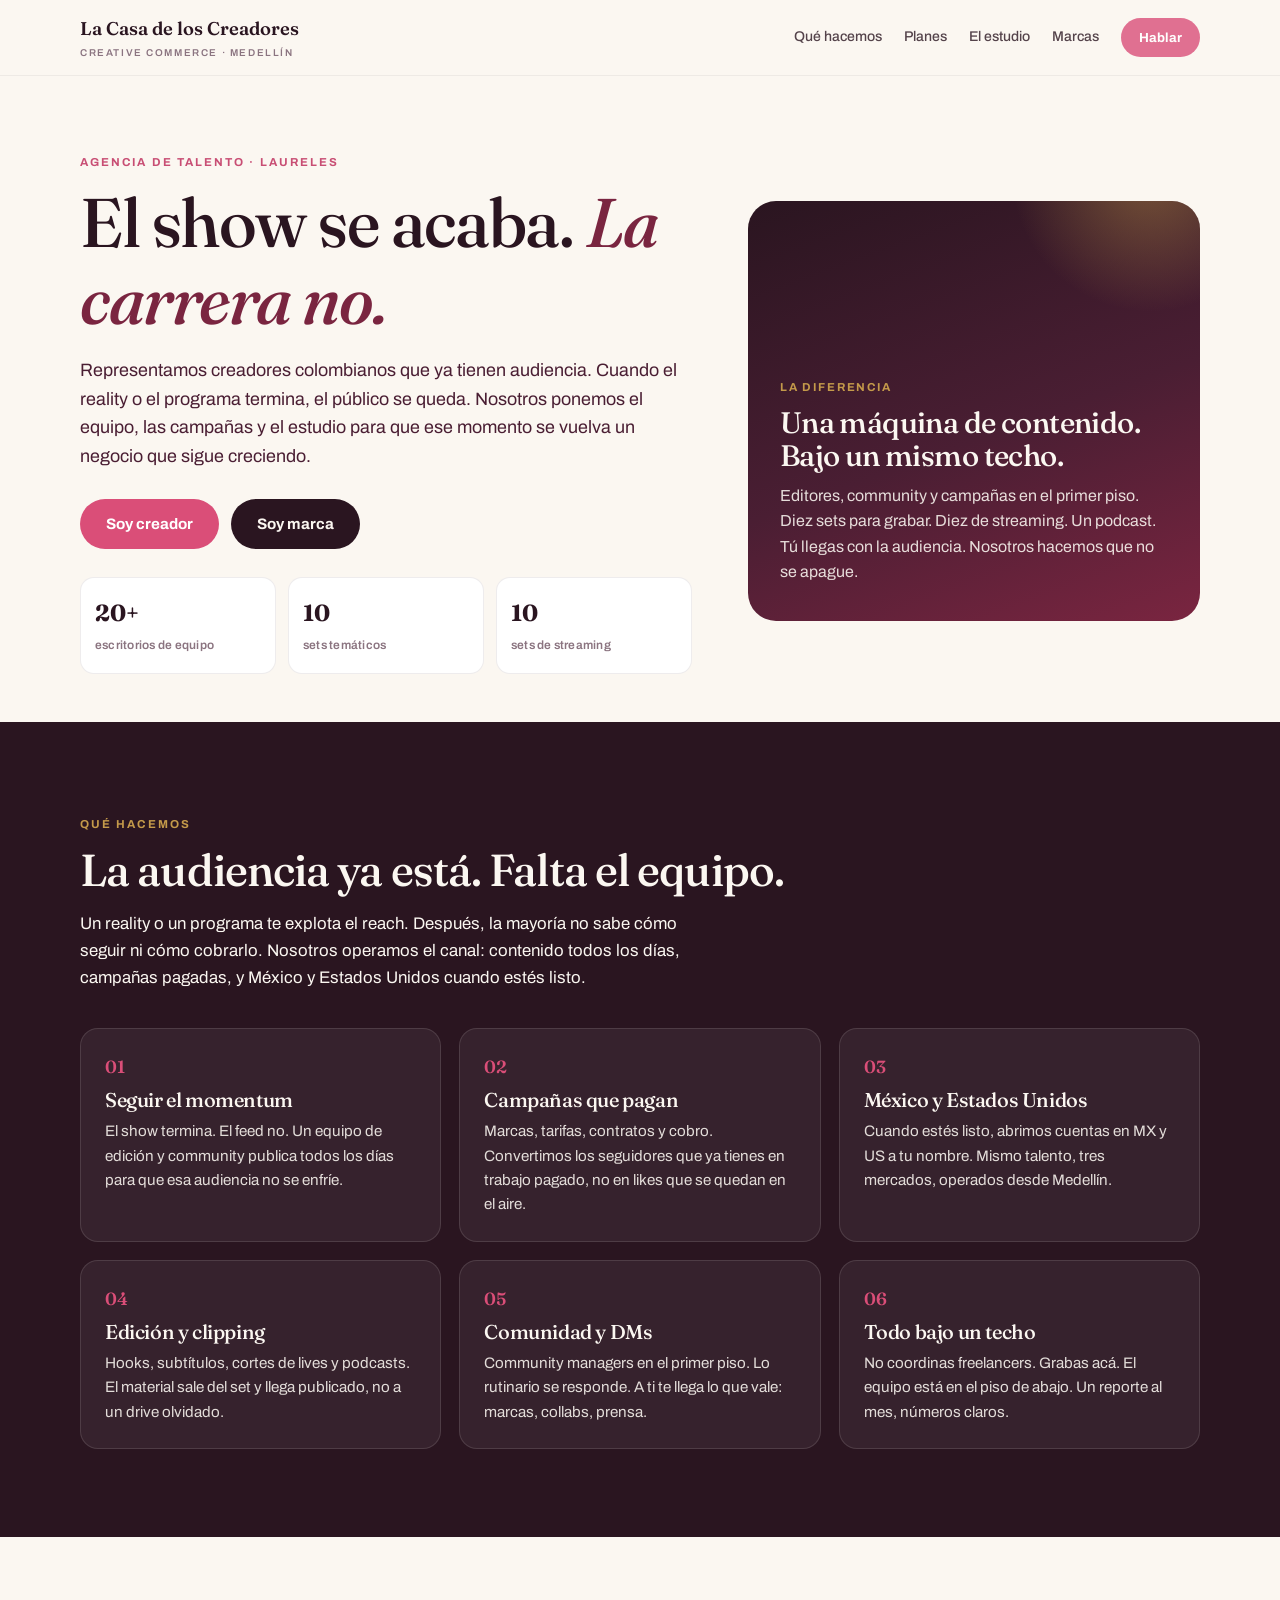
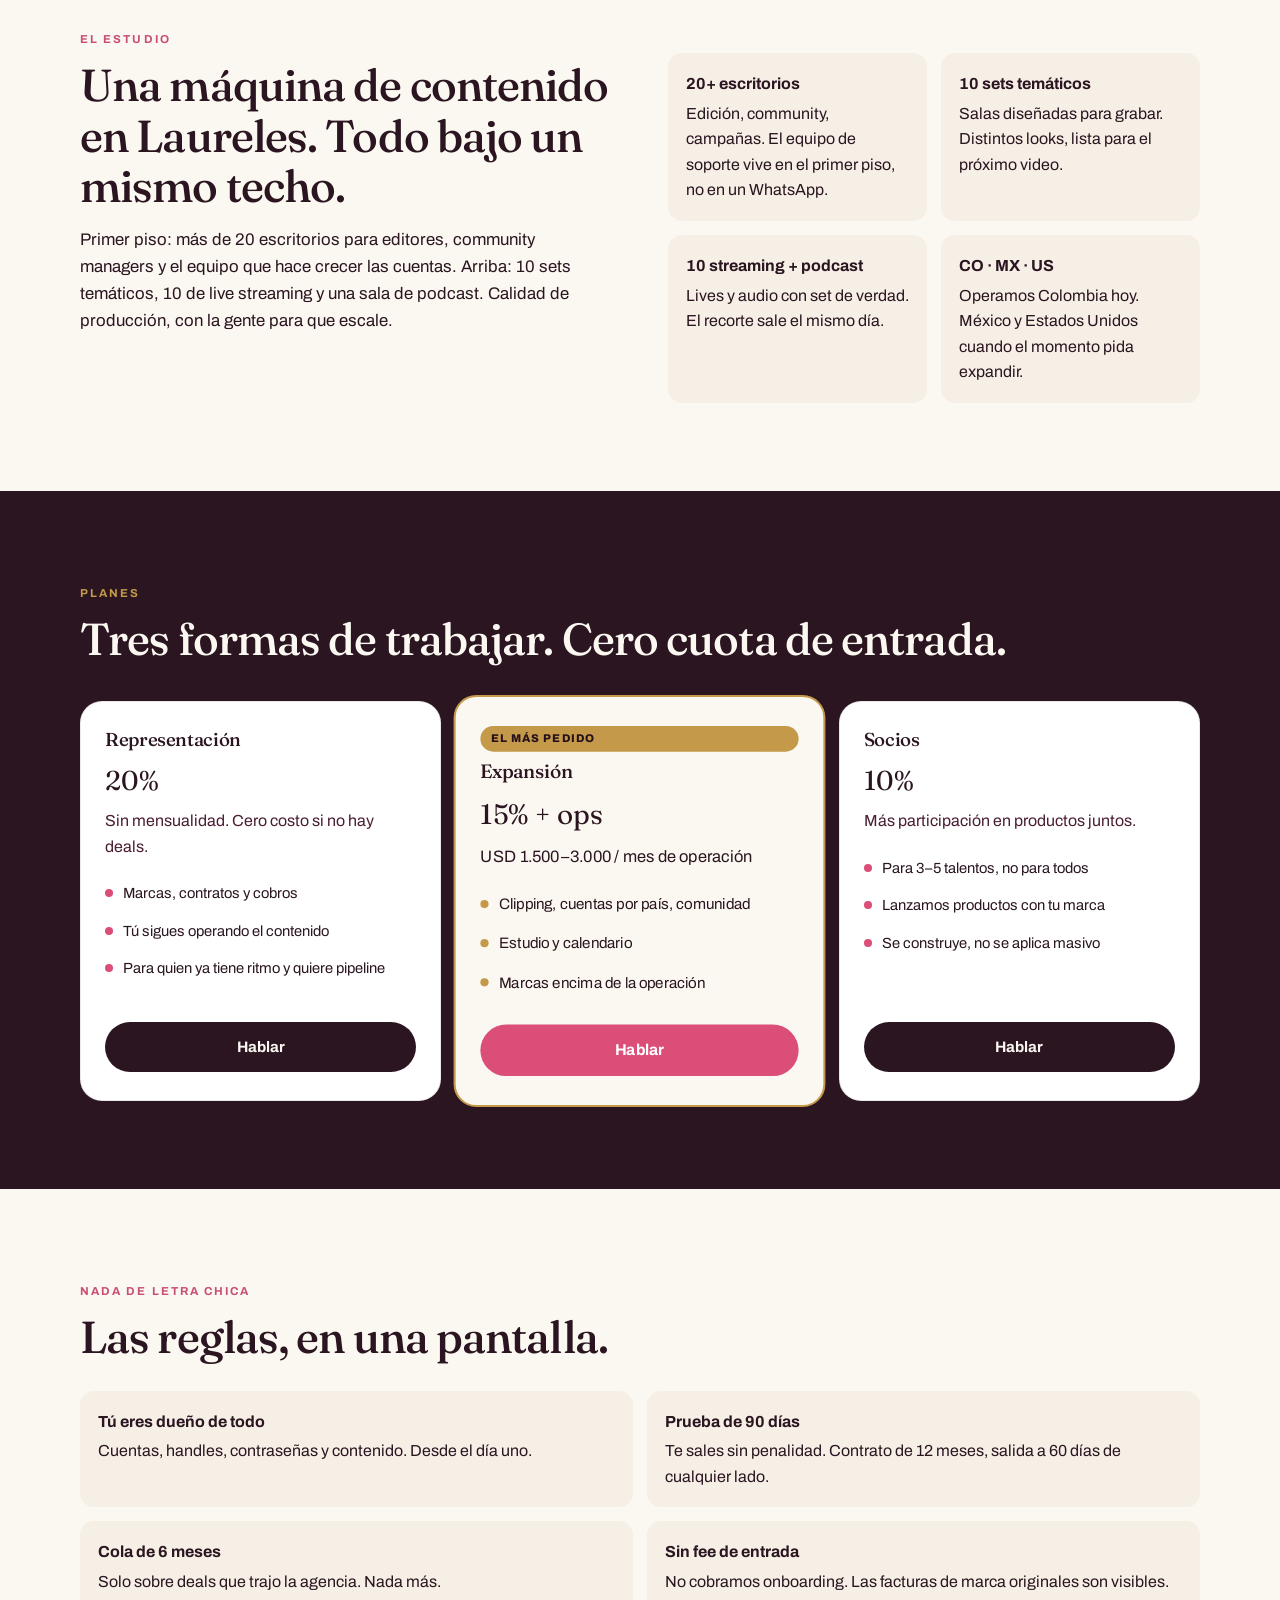
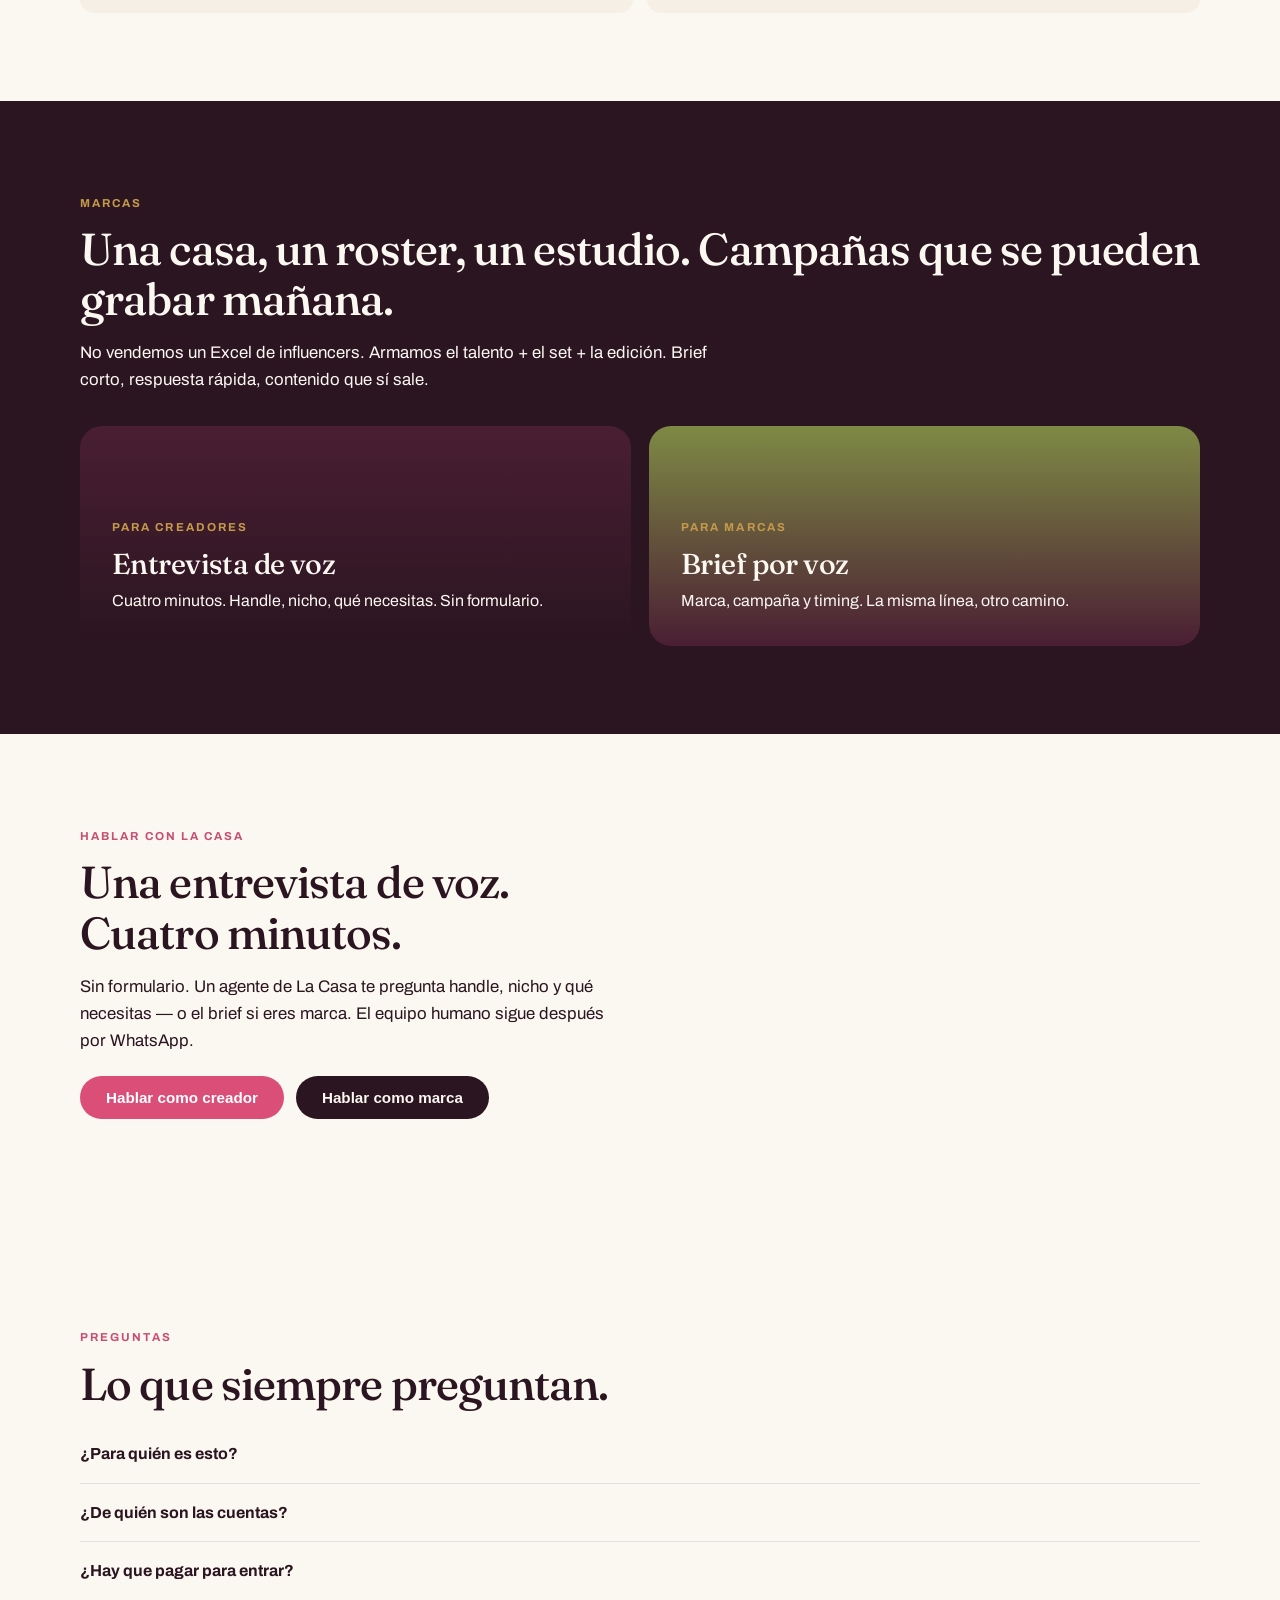
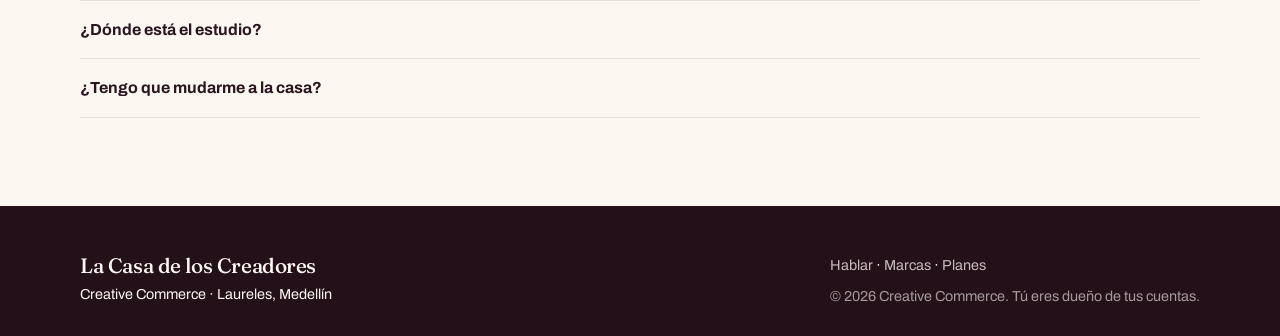
==== commit ed9b288c: "Add voice interview (index.html)" ====
--- a/casacreadores/index.html
+++ b/casacreadores/index.html
@@ -130,6 +130,16 @@
 .ok{background:#e8f6ee;color:#14532d;padding:12px 14px;border-radius:12px;display:none}
 .ok.on{display:block}
 
+
+.voice-panel{display:none;background:var(--white);border:1px solid rgba(42,21,32,.12);border-radius:22px;padding:22px}
+.voice-panel.on{display:block}
+.v-status{font-weight:700;margin-bottom:10px}
+.v-log{max-height:240px;overflow:auto;background:var(--cream-2);border-radius:14px;padding:12px 14px;margin:12px 0}
+.v-line{font-size:.9rem;margin:6px 0}
+.v-line.ai{color:var(--wine)}
+.v-line.you{color:var(--wine-3)}
+.v-actions{display:flex;flex-wrap:wrap;gap:10px}
+
 @media (max-width:860px){
   .hero,.split,.grid-3,.plans,.rules,.doors{grid-template-columns:1fr}
   .plan.featured{transform:none}
@@ -151,7 +161,7 @@
       <a href="#planes">Planes</a>
       <a href="#estudio">El estudio</a>
       <a href="#marcas">Marcas</a>
-      <a class="btn" href="#aplicar" style="padding:9px 18px;font-size:.82rem">Aplicar</a>
+      <a class="btn" href="#aplicar" style="padding:9px 18px;font-size:.82rem">Hablar</a>
     </div>
   </div>
 </nav>
@@ -224,7 +234,7 @@
           <li>Tú sigues operando el contenido</li>
           <li>Para quien ya tiene ritmo y quiere pipeline</li>
         </ul>
-        <a class="btn btn-dark" href="#aplicar">Empezar</a>
+        <a class="btn btn-dark" href="#aplicar">Hablar</a>
       </div>
       <div class="plan featured">
         <div class="badge">El más pedido</div>
@@ -236,7 +246,7 @@
           <li>Estudio y calendario</li>
           <li>Marcas encima de la operación</li>
         </ul>
-        <a class="btn" href="#aplicar">Quiero esto</a>
+        <a class="btn" href="#aplicar">Hablar</a>
       </div>
       <div class="plan">
         <h3>Socios</h3>
@@ -247,7 +257,7 @@
           <li>Lanzamos productos con tu marca</li>
           <li>Se construye, no se aplica masivo</li>
         </ul>
-        <a class="btn btn-dark" href="#aplicar">Conversemos</a>
+        <a class="btn btn-dark" href="#aplicar">Hablar</a>
       </div>
     </div>
   </div>
@@ -274,13 +284,13 @@
     <div class="doors">
       <a class="door a" href="#aplicar">
         <span class="eyebrow" style="color:var(--gold)">Para creadores</span>
-        <h3>Auditoría de 30 minutos</h3>
-        <p>Vemos tu material. Te decimos qué plan encaja. Sin compromiso.</p>
+        <h3>Entrevista de voz</h3>
+        <p>Cuatro minutos. Handle, nicho, qué necesitas. Sin formulario.</p>
       </a>
       <a class="door b" href="#aplicar">
         <span class="eyebrow" style="color:var(--gold)">Para marcas</span>
-        <h3>Brief de campaña</h3>
-        <p>Cuéntanos marca, objetivo y timing. Armamos el roster desde Laureles.</p>
+        <h3>Brief por voz</h3>
+        <p>Marca, campaña y timing. La misma línea, otro camino.</p>
       </a>
     </div>
   </div>
@@ -289,35 +299,22 @@
 <section id="aplicar">
   <div class="wrap split">
     <div>
-      <span class="eyebrow">Aplicar</span>
-      <h2>Cuéntanos quién eres.</h2>
-      <p class="lede">Si ya tienes audiencia —sobre todo si vienes de un reality o un programa— y quieres que alguien opere el resto, este es el formulario.</p>
-      <div class="tabs">
-        <button type="button" class="tab on" data-tab="creador">Soy creador</button>
-        <button type="button" class="tab" data-tab="marca">Soy marca</button>
-      </div>
-    </div>
-    <div>
-      <p class="ok" id="ok">Listo. Te escribimos por WhatsApp o correo.</p>
-      <div class="form-panel on" id="panel-creador">
-        <form id="form-creador">
-          <div><label for="c-nombre">Nombre</label><input id="c-nombre" name="nombre" required></div>
-          <div><label for="c-wa">WhatsApp</label><input id="c-wa" name="whatsapp" required placeholder="+57"></div>
-          <div><label for="c-ig">Instagram o TikTok</label><input id="c-ig" name="handle" required placeholder="@tuusuario"></div>
-          <div><label for="c-ciudad">Ciudad</label><input id="c-ciudad" name="ciudad" required placeholder="Medellín"></div>
-          <div><label for="c-hace">Qué haces</label><textarea id="c-hace" name="que_haces" required placeholder="Streaming, comedia, lifestyle, food, podcast…"></textarea></div>
-          <button class="btn" type="submit">Pedir auditoría</button>
-          <p class="note">30 minutos. Sin compromiso. No hay que mudarse a ninguna casa.</p>
-        </form>
-      </div>
-      <div class="form-panel" id="panel-marca">
-        <form id="form-marca">
-          <div><label for="m-marca">Marca</label><input id="m-marca" name="marca" required></div>
-          <div><label for="m-contacto">Nombre y correo o WhatsApp</label><input id="m-contacto" name="contacto" required></div>
-          <div><label for="m-campana">Campaña</label><textarea id="m-campana" name="campana" required placeholder="Objetivo, timing, si hay presupuesto de referencia"></textarea></div>
-          <button class="btn" type="submit">Enviar brief</button>
-          <p class="note">Respondemos con roster y propuesta de set, no con un PDF genérico.</p>
-        </form>
+      <span class="eyebrow">Hablar con la casa</span>
+      <h2>Una entrevista de voz. Cuatro minutos.</h2>
+      <p class="lede">Sin formulario. Un agente de La Casa te pregunta handle, nicho y qué necesitas — o el brief si eres marca. El equipo humano sigue después por WhatsApp.</p>
+      <div class="hero-cta" style="margin-top:22px">
+        <button class="btn" type="button" id="btn-creador">Hablar como creador</button>
+        <button class="btn btn-dark" type="button" id="btn-marca">Hablar como marca</button>
+      </div>
+    </div>
+    <div>
+      <div class="voice-panel" id="voice-panel">
+        <p class="v-status" id="voice-status">Listo cuando toques hablar.</p>
+        <div class="v-log" id="voice-log"></div>
+        <div class="v-actions">
+          <button class="btn btn-dark" type="button" id="btn-hang">Colgar</button>
+        </div>
+        <p class="note">Usa audífonos si puedes. Pedimos el micrófono solo para esta llamada.</p>
       </div>
     </div>
   </div>
@@ -340,37 +337,20 @@
       <p>Creative Commerce · Laureles, Medellín</p>
     </div>
     <div>
-      <p><a href="#aplicar">Aplicar</a> · <a href="#marcas">Marcas</a> · <a href="#planes">Planes</a></p>
+      <p><a href="#aplicar">Hablar</a> · <a href="#marcas">Marcas</a> · <a href="#planes">Planes</a></p>
       <p style="opacity:.6;margin-top:8px">© 2026 Creative Commerce. Tú eres dueño de tus cuentas.</p>
     </div>
   </div>
 </footer>
+<script src="voice.js"></script>
 <script>
 const menuBtn=document.getElementById('menuBtn');
 const navLinks=document.getElementById('navLinks');
 menuBtn.addEventListener('click',()=>navLinks.classList.toggle('open'));
 navLinks.querySelectorAll('a').forEach(a=>a.addEventListener('click',()=>navLinks.classList.remove('open')));
-document.querySelectorAll('.tab').forEach(tab=>{
-  tab.addEventListener('click',()=>{
-    document.querySelectorAll('.tab').forEach(t=>t.classList.remove('on'));
-    tab.classList.add('on');
-    document.querySelectorAll('.form-panel').forEach(p=>p.classList.remove('on'));
-    document.getElementById('panel-'+tab.dataset.tab).classList.add('on');
-  });
-});
-function handle(form){
-  form.addEventListener('submit',e=>{
-    e.preventDefault();
-    const data=Object.fromEntries(new FormData(form).entries());
-    const subject=form.id==='form-creador'?'Aplicación creador — Casa de los Creadores':'Brief de marca — Casa de los Creadores';
-    const body=Object.entries(data).map(([k,v])=>k+': '+v).join('\n');
-    window.location.href='mailto:hola@casacreadores.co?subject='+encodeURIComponent(subject)+'&body='+encodeURIComponent(body);
-    document.getElementById('ok').classList.add('on');
-    form.reset();
-  });
-}
-handle(document.getElementById('form-creador'));
-handle(document.getElementById('form-marca'));
+document.getElementById('btn-creador').addEventListener('click',()=>CasaVoice.start('creador'));
+document.getElementById('btn-marca').addEventListener('click',()=>CasaVoice.start('marca'));
+document.getElementById('btn-hang').addEventListener('click',()=>{CasaVoice.stop();document.getElementById('voice-status').textContent='Llamada cerrada.';});
 </script>
 </body>
 </html>
